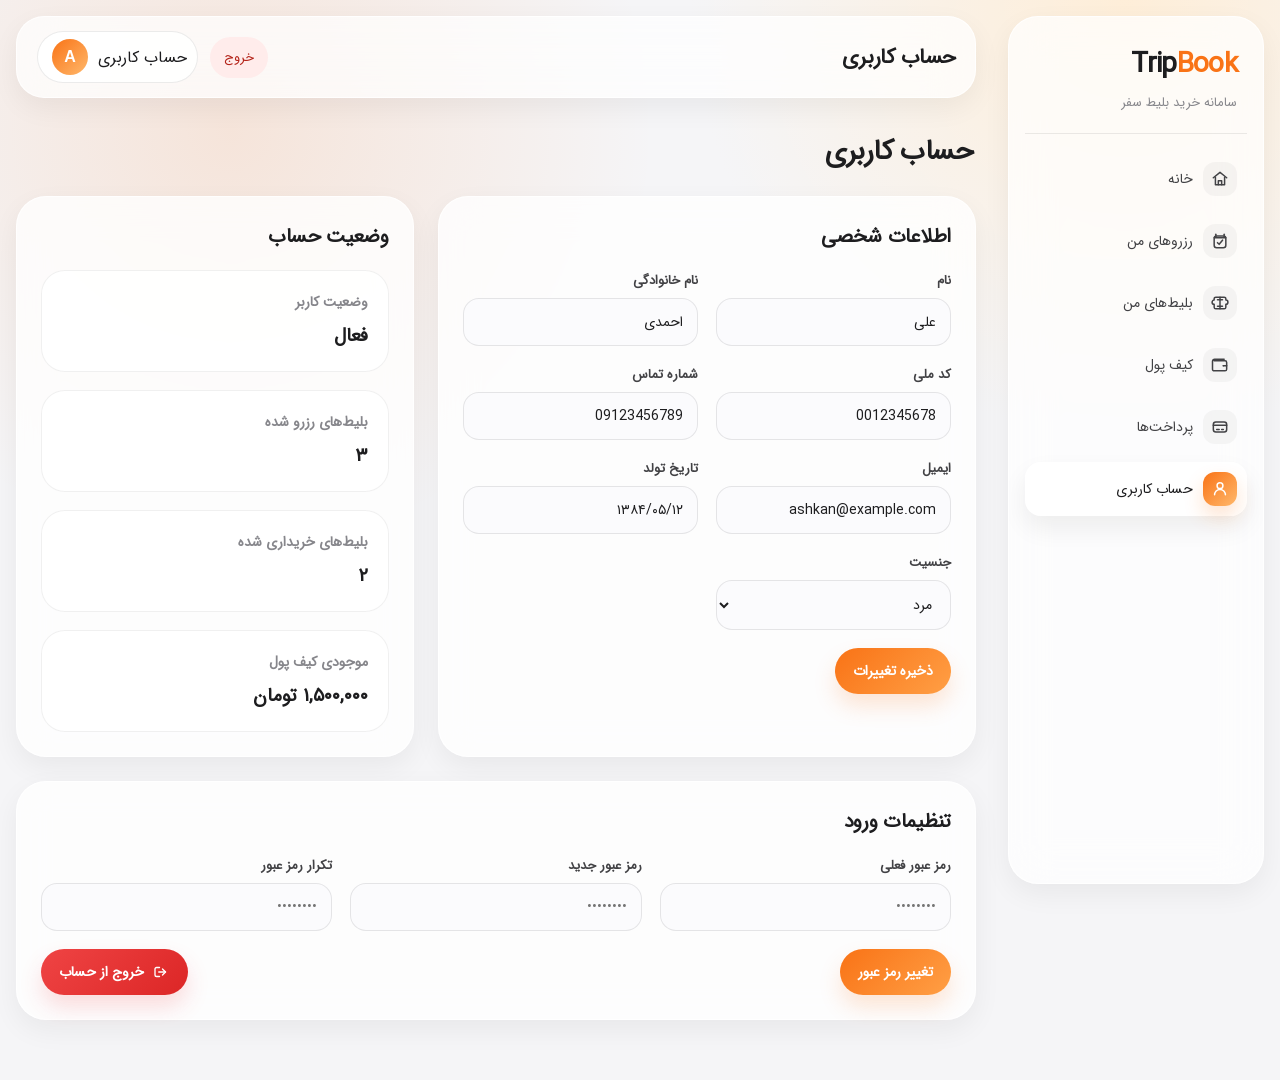
==== account.html @ 53e56e21 "initial commit for begining" ====
<!DOCTYPE html>
<html lang="fa" dir="rtl">
<head>
    <meta charset="UTF-8">
    <meta name="viewport" content="width=device-width, initial-scale=1.0">
    <title>account</title>
    <link rel="stylesheet" href="style.css">
</head>
<body>
    <div class="app-container">
        <aside class="sidebar">
            <div class="logo">
                <h2>Trip<span>Book</span></h2>
                <p>سامانه خرید بلیط سفر</p>
            </div>

            <nav class="menu">
                <a href="index.html" class=""><span class="menu-icon"><svg class="ui-icon" viewBox="0 0 24 24" aria-hidden="true"><path d="M4 10.5 12 4l8 6.5"/><path d="M6.5 10v9h11v-9"/><path d="M10 19v-5h4v5"/></svg></span><span>خانه</span></a>
                <a href="reservations.html" class=""><span class="menu-icon"><svg class="ui-icon" viewBox="0 0 24 24" aria-hidden="true"><path d="M7 4v3"/><path d="M17 4v3"/><path d="M5 8h14"/><rect x="5" y="6" width="14" height="14" rx="3"/><path d="m9 14 2 2 4-5"/></svg></span><span>رزروهای من</span></a>
                <a href="tickets.html" class=""><span class="menu-icon"><svg class="ui-icon" viewBox="0 0 24 24" aria-hidden="true"><path d="M5 8.5a2.5 2.5 0 0 0 0 5V17a2 2 0 0 0 2 2h10a2 2 0 0 0 2-2v-3.5a2.5 2.5 0 0 0 0-5V7a2 2 0 0 0-2-2H7a2 2 0 0 0-2 2v1.5Z"/><path d="M9 8h6"/><path d="M9 16h6"/><path d="M12 5v14"/></svg></span><span>بلیط‌های من</span></a>
                <a href="wallet.html" class=""><span class="menu-icon"><svg class="ui-icon" viewBox="0 0 24 24" aria-hidden="true"><path d="M5 7h13a2 2 0 0 1 2 2v8a2 2 0 0 1-2 2H5a2 2 0 0 1-2-2V7.5A2.5 2.5 0 0 1 5.5 5H17"/><path d="M16 13h4"/><path d="M16 13.01v-.01"/></svg></span><span>کیف پول</span></a>
                <a href="payments.html" class=""><span class="menu-icon"><svg class="ui-icon" viewBox="0 0 24 24" aria-hidden="true"><rect x="4" y="6" width="16" height="12" rx="3"/><path d="M4 10h16"/><path d="M8 15h3"/><path d="M14 15h2"/></svg></span><span>پرداخت‌ها</span></a>
                <a href="account.html" class="active"><span class="menu-icon"><svg class="ui-icon" viewBox="0 0 24 24" aria-hidden="true"><circle cx="12" cy="8" r="3.5"/><path d="M5.5 19a6.5 6.5 0 0 1 13 0"/></svg></span><span>حساب کاربری</span></a>
            </nav>
        </aside>

        <main class="main-content">
            <header class="navbar">
                <div class="navbar-title">
                    <h1>حساب کاربری</h1>
                </div>

                <div class="navbar-actions">
                    <a class="logout-link" href="login.html">خروج</a>

                    <a class="account-chip" href="account.html">
                        <span>حساب کاربری</span>
                        <div class="avatar">A</div>
                    </a>
                </div>
            </header>

            <div class="page-content">
                <div class="page-title">
                    <h2>حساب کاربری</h2>
                </div>

                <div class="two-column">
                    <section class="section">
                        <h3>اطلاعات شخصی</h3>

                        <form>
                            <div class="form-grid">
                                <div class="form-group">
                                    <label>نام</label>
                                    <input type="text" value="علی">
                                </div>

                                <div class="form-group">
                                    <label>نام خانوادگی</label>
                                    <input type="text" value="احمدی">
                                </div>

                                <div class="form-group">
                                    <label>کد ملی</label>
                                    <input type="text" value="0012345678">
                                </div>

                                <div class="form-group">
                                    <label>شماره تماس</label>
                                    <input type="text" value="09123456789">
                                </div>

                                <div class="form-group">
                                    <label>ایمیل</label>
                                    <input type="email" value="ashkan@example.com">
                                </div>

                                <div class="form-group">
                                    <label>تاریخ تولد</label>
                                    <input type="text" class="persian-date-input" value="۱۳۸۴/۰۵/۱۲" readonly>
                                </div>

                                <div class="form-group">
                                    <label>جنسیت</label>
                                    <select>
                                        <option>مرد</option>
                                        <option>زن</option>
                                        <option>ترجیح می‌دهم نگویم</option>
                                    </select>
                                </div>
                            </div>

                            <div class="form-actions">
                                <button type="button">ذخیره تغییرات</button>
                            </div>
                        </form>
                    </section>

                    <section class="section">
                        <h3>وضعیت حساب</h3>

                        <div class="info-grid" style="grid-template-columns: 1fr;">
                            <div class="info-card">
                                <h4>وضعیت کاربر</h4>
                                <p>فعال</p>
                            </div>

                            <div class="info-card">
                                <h4>بلیط‌های رزرو شده</h4>
                                <p>۳</p>
                            </div>

                            <div class="info-card">
                                <h4>بلیط‌های خریداری شده</h4>
                                <p>۲</p>
                            </div>

                            <div class="info-card">
                                <h4>موجودی کیف پول</h4>
                                <p>۱,۵۰۰,۰۰۰ تومان</p>
                            </div>
                        </div>
                    </section>
                </div>

                <section class="section">
                    <h3>تنظیمات ورود</h3>

                    <form>
                        <div class="form-grid-3">
                            <div class="form-group">
                                <label>رمز عبور فعلی</label>
                                <input type="password" placeholder="••••••••">
                            </div>

                            <div class="form-group">
                                <label>رمز عبور جدید</label>
                                <input type="password" placeholder="••••••••">
                            </div>

                            <div class="form-group">
                                <label>تکرار رمز عبور</label>
                                <input type="password" placeholder="••••••••">
                            </div>
                        </div>

                        <div class="form-actions">
                            <button type="button">تغییر رمز عبور</button>
                            <a href="login.html" class="btn logout-account">
                                <svg class="ui-icon" viewBox="0 0 24 24" aria-hidden="true">
                                    <path d="M10 6H6a2 2 0 0 0-2 2v8a2 2 0 0 0 2 2h4"/>
                                    <path d="M14 8l4 4-4 4"/>
                                    <path d="M18 12H9"/>
                                </svg>
                                <span>خروج از حساب</span>
                            </a>
                        </div>
                    </form>
                </section>
            </div>
        </main>
    </div>

    <script src="script.js"></script>
</body>
</html>
---- style.css ----
@font-face {
        font-family: "IRANSans";
        src: url("fonts/IRANSansWeb.woff") format("woff");
        font-weight: normal;
        font-style: normal;
    }


:root {
    --primary: #f97316;
    --primary-dark: #ea580c;
    --primary-soft: #fff7ed;
    --primary-line: #fed7aa;

    --background: #f5f5f7;
    --surface: rgba(255, 255, 255, 0.78);
    --surface-solid: #ffffff;
    --surface-soft: #fbfbfd;

    --text: #1d1d1f;
    --text-soft: #424245;
    --muted: #86868b;
    --line: rgba(0, 0, 0, 0.08);

    --green-bg: #e8f7ee;
    --green-text: #137333;
    --yellow-bg: #fff4d8;
    --yellow-text: #9a6700;
    --red-bg: #ffe7e7;
    --red-text: #b42318;

    --shadow-soft: 0 18px 48px rgba(0, 0, 0, 0.075);
    --shadow-card: 0 10px 28px rgba(0, 0, 0, 0.055);
    --radius-xl: 30px;
    --radius-lg: 24px;
    --radius-md: 18px;
}

* {
    margin: 0;
    padding: 0;
    box-sizing: border-box;
}

html {
    scroll-behavior: smooth;
}

body {
    min-height: 100vh;
    direction: rtl;
    color: var(--text);
    background:
        radial-gradient(circle at 18% 12%, rgba(249, 115, 22, 0.13), transparent 30%),
        radial-gradient(circle at 88% 0%, rgba(255, 237, 213, 0.9), transparent 28%),
        var(--background);
    font-family: "IRANSans", "Vazirmatn", "Tahoma", sans-serif;
}

a {
    color: inherit;
    text-decoration: none;
}

button,
input,
select {
    font: inherit;
}

button {
    border: 0;
}

.ui-icon {
    width: 20px;
    height: 20px;
    display: block;
    fill: none;
    stroke: currentColor;
    stroke-width: 1.8;
    stroke-linecap: round;
    stroke-linejoin: round;
}

/* Login */
.login-page {
    min-height: 100vh;
    padding: 28px;
    display: grid;
    place-items: center;
}

.login-card {
    width: min(420px, 100%);
    position: relative;
    padding: 34px;
    background: rgba(255, 255, 255, 0.82);
    backdrop-filter: blur(24px);
    border: 1px solid rgba(255, 255, 255, 0.82);
    border-radius: 32px;
    box-shadow: var(--shadow-soft);
    overflow: hidden;
}

.login-card::before {
    content: "";
    width: 180px;
    height: 180px;
    position: absolute;
    top: -84px;
    left: -62px;
    background: radial-gradient(circle, rgba(249, 115, 22, 0.22), transparent 68%);
    border-radius: 50%;
}


.login-mark {
    width: 64px;
    height: 64px;
    position: relative;
    z-index: 1;
    margin: 0 auto 24px;
    display: grid;
    place-items: center;
    color: var(--primary-dark);
    background:
        linear-gradient(145deg, rgba(255, 255, 255, 0.96), rgba(255, 247, 237, 0.95));
    border: 1px solid rgba(249, 115, 22, 0.18);
    border-radius: 22px;
    box-shadow: 0 18px 34px rgba(249, 115, 22, 0.16);
}

.login-mark .ui-icon {
    width: 30px;
    height: 30px;
    stroke-width: 1.65;
}

.login-card h1 {
    position: relative;
    z-index: 1;
    margin-bottom: 8px;
    text-align: center;
    font-size: 28px;
    letter-spacing: -0.6px;
}

.login-card p {
    position: relative;
    z-index: 1;
    margin-bottom: 26px;
    text-align: center;
    color: var(--muted);
    line-height: 1.9;
}

.login-card .btn {
    width: 100%;
    margin-top: 32px;
}

.login-mini {
    margin-top: 18px;
    color: var(--muted);
    font-size: 13px;
    text-align: center;
}

/* Layout */
.app-container {
    display: flex;
    min-height: 100vh;
}

.sidebar {
    width: 256px;
    height: calc(100vh - 32px);
    position: fixed;
    top: 16px;
    right: 16px;
    padding: 16px;
    overflow-y: auto;
    background: rgba(255, 255, 255, 0.72);
    backdrop-filter: blur(22px);
    border: 1px solid rgba(255, 255, 255, 0.78);
    border-radius: 30px;
    box-shadow: var(--shadow-card);
}

.logo {
    margin-bottom: 18px;
    padding: 10px 10px 20px;
    border-bottom: 1px solid var(--line);
}

.logo h2 {
    margin-bottom: 5px;
    color: var(--text);
    font-size: 28px;
    font-weight: 900;
    letter-spacing: -0.7px;
}

.logo h2 span {
    color: var(--primary);
}

.logo p {
    color: var(--muted);
    font-size: 13px;
}

.menu {
    display: flex;
    flex-direction: column;
    gap: 8px;
}

.menu a {
    padding: 10px;
    display: flex;
    align-items: center;
    gap: 10px;
    color: var(--text-soft);
    border-radius: 16px;
    font-size: 14px;
    transition: 0.2s ease;
}

.menu-icon {
    width: 34px;
    height: 34px;
    display: grid;
    place-items: center;
    color: var(--text-soft);
    background: rgba(0, 0, 0, 0.035);
    border-radius: 12px;
    transition: 0.2s ease;
}

.menu a:hover {
    color: var(--primary-dark);
    background: rgba(249, 115, 22, 0.07);
}

.menu a:hover .menu-icon {
    color: var(--primary-dark);
    background: var(--primary-soft);
}

.menu a.active {
    color: var(--text);
    background: rgba(255, 255, 255, 0.88);
    box-shadow: 0 12px 26px rgba(0, 0, 0, 0.065);
}

.menu a.active .menu-icon {
    color: white;
    background: linear-gradient(135deg, var(--primary), #ffb86b);
    box-shadow: 0 10px 20px rgba(249, 115, 22, 0.2);
}

.main-content {
    width: calc(100% - 288px);
    min-height: 100vh;
    margin-right: 288px;
}

.navbar {
    min-height: 78px;
    position: sticky;
    top: 0;
    z-index: 10;
    margin: 16px 16px 0;
    padding: 14px 20px;
    display: flex;
    align-items: center;
    justify-content: space-between;
    background: rgba(255, 255, 255, 0.72);
    backdrop-filter: blur(22px);
    border: 1px solid rgba(255, 255, 255, 0.78);
    border-radius: 28px;
    box-shadow: var(--shadow-card);
}

.navbar-title h1 {
    font-size: 21px;
    letter-spacing: -0.35px;
}

.navbar-actions {
    display: flex;
    align-items: center;
    gap: 12px;
}

.logout-link {
    padding: 10px 14px;
    color: #b42318;
    background: rgba(255, 231, 231, 0.75);
    border-radius: 999px;
    font-size: 13px;
}

.account-chip {
    padding: 7px 10px 7px 14px;
    display: flex;
    align-items: center;
    gap: 10px;
    color: var(--text);
    background: rgba(255, 255, 255, 0.88);
    border: 1px solid var(--line);
    border-radius: 999px;
    transition: 0.2s ease;
}

.account-chip:hover {
    transform: translateY(-1px);
    border-color: var(--primary-line);
    box-shadow: 0 12px 24px rgba(0, 0, 0, 0.055);
}

.avatar {
    width: 36px;
    height: 36px;
    display: grid;
    place-items: center;
    color: white;
    background: linear-gradient(135deg, var(--primary), #ffb86b);
    border-radius: 50%;
    font-family: Arial, sans-serif;
    font-weight: bold;
}

.page-content {
    padding: 24px 16px 36px;
}

.page-title {
    margin: 8px 4px 22px;
}

.page-title h2 {
    font-size: 28px;
    letter-spacing: -0.6px;
}

.section {
    margin-bottom: 24px;
    padding: 24px;
    background: var(--surface);
    backdrop-filter: blur(18px);
    border: 1px solid rgba(255, 255, 255, 0.72);
    border-radius: var(--radius-xl);
    box-shadow: var(--shadow-card);
}

.section h3 {
    margin-bottom: 18px;
    font-size: 20px;
    letter-spacing: -0.3px;
}

/* Home */
.hero-search {
    position: relative;
    padding: 34px;
    overflow: visible;
    color: var(--text);
    background:
        linear-gradient(145deg, rgba(255, 255, 255, 0.88), rgba(255, 247, 237, 0.86)),
        radial-gradient(circle at 0% 0%, rgba(249, 115, 22, 0.25), transparent 34%);
    backdrop-filter: blur(18px);
    border: 1px solid rgba(255, 255, 255, 0.78);
    border-radius: 32px;
    box-shadow: var(--shadow-soft);
}

.hero-search::after {
    content: "";
    width: 180px;
    height: 180px;
    position: absolute;
    left: -64px;
    bottom: -72px;
    background: radial-gradient(circle, rgba(249, 115, 22, 0.16), transparent 70%);
    border-radius: 50%;
}

.hero-kicker {
    width: fit-content;
    margin-bottom: 12px;
    padding: 7px 12px;
    color: var(--primary-dark);
    background: rgba(255, 247, 237, 0.9);
    border: 1px solid var(--primary-line);
    border-radius: 999px;
    font-size: 12px;
    font-weight: 800;
}

.hero-search h2 {
    position: relative;
    z-index: 1;
    margin-bottom: 8px;
    font-size: 34px;
    font-weight: 900;
    letter-spacing: -0.8px;
}

.hero-subtitle {
    position: relative;
    z-index: 1;
    color: var(--muted);
    font-size: 14px;
}

.search-box {
    position: relative;
    z-index: 60;
    margin-top: 26px;
    padding: 18px;
    background: rgba(255, 255, 255, 0.92);
    border: 1px solid rgba(0, 0, 0, 0.055);
    border-radius: 26px;
    box-shadow: 0 18px 34px rgba(0, 0, 0, 0.055);
}

.search-form {
    display: grid;
    grid-template-columns: repeat(4, 1fr) auto auto;
    gap: 12px;
    align-items: end;
}

.quick-grid {
    display: grid;
    grid-template-columns: repeat(4, 1fr);
    gap: 18px;
}

.quick-card {
    min-height: 136px;
    padding: 18px;
    display: flex;
    flex-direction: column;
    justify-content: space-between;
    background: rgba(255, 255, 255, 0.82);
    border: 1px solid rgba(0, 0, 0, 0.06);
    border-radius: 28px;
    box-shadow: 0 8px 22px rgba(0, 0, 0, 0.035);
    transition: 0.2s ease;
}

.quick-card:hover {
    transform: translateY(-4px);
    border-color: var(--primary-line);
    box-shadow: 0 18px 38px rgba(0, 0, 0, 0.07);
}

.quick-icon {
    width: 42px;
    height: 42px;
    margin-bottom: 16px;
    display: grid;
    place-items: center;
    color: var(--primary-dark);
    background: var(--primary-soft);
    border: 1px solid var(--primary-line);
    border-radius: 15px;
}

.quick-card h3 {
    margin-bottom: 8px;
    font-size: 18px;
    letter-spacing: -0.25px;
}

.quick-card p {
    color: var(--muted);
    font-size: 14px;
    line-height: 1.8;
}

/* Forms */
.form-grid {
    display: grid;
    grid-template-columns: repeat(2, 1fr);
    gap: 18px;
}

.form-grid-3 {
    display: grid;
    grid-template-columns: repeat(3, 1fr);
    gap: 18px;
}

.form-group {
    position: relative;
    display: flex;
    flex-direction: column;
    gap: 7px;
}

.form-group label {
    color: var(--text-soft);
    font-size: 13px;
    font-weight: 800;
}

input,
select {
    width: 100%;
    min-height: 46px;
    padding: 12px 14px;
    color: var(--text);
    background: var(--surface-soft);
    border: 1px solid rgba(0, 0, 0, 0.09);
    border-radius: 16px;
    outline: none;
    font-size: 14px;
    direction: rtl;
    transition: 0.18s ease;
    /* text-align: left; */
}

input:hover,
select:hover {
    border-color: var(--primary-line);
}

input:focus,
select:focus {
    background: white;
    border-color: var(--primary);
    box-shadow: 0 0 0 4px rgba(249, 115, 22, 0.11);
}

.btn,
button {
    min-height: 46px;
    padding: 12px 18px;
    display: inline-flex;
    align-items: center;
    justify-content: center;
    gap: 8px;
    color: white;
    background: linear-gradient(135deg, var(--primary), #ff9f45);
    border: 0;
    border-radius: 999px;
    cursor: pointer;
    font-size: 14px;
    font-weight: 800;
    white-space: nowrap;
    transition: 0.2s ease;
    box-shadow: 0 12px 22px rgba(249, 115, 22, 0.18);
}

.btn:hover,
button:hover {
    transform: translateY(-2px);
    background: linear-gradient(135deg, var(--primary-dark), var(--primary));
    box-shadow: 0 16px 26px rgba(249, 115, 22, 0.24);
}

.btn-secondary {
    color: var(--primary-dark);
    background: rgba(255, 247, 237, 0.95);
    border: 1px solid var(--primary-line);
    box-shadow: none;
}

.btn-secondary:hover {
    color: var(--primary-dark);
    background: #ffedd5;
    box-shadow: none;
}

.btn-danger {
    background: #ef4444;
    box-shadow: 0 10px 20px rgba(239, 68, 68, 0.16);
}

.btn-danger:hover {
    background: #dc2626;
    box-shadow: 0 12px 24px rgba(239, 68, 68, 0.22);
}

.btn-small {
    min-height: 36px;
    padding: 8px 12px;
    border-radius: 999px;
    font-size: 13px;
}

.reserve-button {
    min-height: 42px;
    padding: 10px 18px;
    background: linear-gradient(135deg, var(--primary), #ff9f45);
    border-radius: 14px;
    box-shadow: 0 12px 22px rgba(249, 115, 22, 0.18);
}

.reserve-button:hover {
    background: linear-gradient(135deg, var(--primary-dark), var(--primary));
    box-shadow: 0 16px 26px rgba(249, 115, 22, 0.24);
}

.form-actions {
    display: flex;
    flex-wrap: wrap;
    gap: 12px;
    margin-top: 18px;
}

/* Calendar */
.calendar-popup {
    width: 312px;
    position: absolute;
    top: calc(100% + 8px);
    right: 0;
    z-index: 999;
    display: none;
    padding: 16px;
    background: white;
    border: 1px solid var(--line);
    border-radius: 22px;
    box-shadow: var(--shadow-soft);
}

.calendar-popup.show {
    display: block;
}

.calendar-head {
    display: flex;
    justify-content: space-between;
    align-items: center;
    margin-bottom: 14px;
}

.calendar-head strong {
    color: var(--primary-dark);
    font-size: 14px;
}

.calendar-grid {
    display: grid;
    grid-template-columns: repeat(7, 1fr);
    gap: 7px;
    text-align: center;
}

.calendar-day-name {
    padding-bottom: 4px;
    color: var(--muted);
    font-size: 12px;
}

.calendar-day {
    padding: 8px 0;
    background: #f6f6f8;
    border-radius: 12px;
    cursor: pointer;
    font-size: 13px;
    transition: 0.18s ease;
}

.calendar-day:hover {
    color: white;
    background: var(--primary);
}

.calendar-empty {
    height: 31px;
}

/* Cards */
.trip-list {
    display: flex;
    flex-direction: column;
    gap: 16px;
}

.trip-card {
    padding: 18px;
    display: flex;
    align-items: center;
    justify-content: space-between;
    gap: 18px;
    background: rgba(255, 255, 255, 0.86);
    border: 1px solid rgba(0, 0, 0, 0.06);
    border-radius: 24px;
    transition: 0.2s ease;
    box-shadow: 0 0px 9px rgba(176, 174, 174, 0.25) !important;
}

.trip-card:hover {
    transform: translateY(-2px);
    border-color: var(--primary-line);
    box-shadow: 0 0px 12px rgba(244, 153, 63, 0.181) !important;
}

.trip-card h3 {
    margin-bottom: 8px;
    font-size: 18px;
}

.trip-card p {
    margin-bottom: 5px;
    color: var(--muted);
    line-height: 1.7;
}

.trip-action {
    min-width: 280px;
    display: flex;
    flex-direction: row;
    align-items: center;
    justify-content: flex-end;
    gap: 14px;
}

.trip-action strong {
    color: var(--text);
    font-size: 18px;
    font-weight: 900;
    white-space: nowrap;
}

.empty-result {
    padding: 18px;
    color: var(--muted);
    background: rgba(255, 255, 255, 0.76);
    border: 1px dashed rgba(0, 0, 0, 0.16);
    border-radius: 18px;
}

/* Tables */
.table-wrapper {
    overflow-x: auto;
}

table {
    width: 100%;
    min-width: 760px;
    border-collapse: separate;
    border-spacing: 0 10px;
}

thead th {
    padding: 12px 14px;
    color: #9a3412;
    background: var(--primary-soft);
    font-size: 13px;
    text-align: right;
}

thead th:first-child {
    border-radius: 0 16px 16px 0;
}

thead th:last-child {
    border-radius: 16px 0 0 16px;
}

tbody tr {
    background: rgba(255, 255, 255, 0.9);
    box-shadow: 0 6px 18px rgba(0, 0, 0, 0.035);
}

td {
    padding: 15px 14px;
    color: #4b5563;
    border-top: 1px solid rgba(0, 0, 0, 0.055);
    border-bottom: 1px solid rgba(0, 0, 0, 0.055);
    font-size: 14px;
}

td:first-child {
    border-right: 1px solid rgba(0, 0, 0, 0.055);
    border-radius: 0 16px 16px 0;
}

td:last-child {
    border-left: 1px solid rgba(0, 0, 0, 0.055);
    border-radius: 16px 0 0 16px;
}

.badge {
    display: inline-block;
    padding: 7px 11px;
    border-radius: 999px;
    font-size: 12px;
    font-weight: 800;
}

.success {
    color: var(--green-text);
    background: var(--green-bg);
}

.pending {
    color: var(--yellow-text);
    background: var(--yellow-bg);
}

.cancelled,
.failed {
    color: var(--red-text);
    background: var(--red-bg);
}

/* Wallet and info */
.wallet-balance-section {
    display: flex;
    align-items: center;
    justify-content: center;
}

.wallet-card {
    width: min(520px, 100%);
    min-height: 230px;
    position: relative;
    overflow: hidden;
    padding: 32px;
    color: var(--text);
    background:
        linear-gradient(145deg, rgba(255, 255, 255, 0.98), rgba(255, 250, 245, 0.94));
    border: 1px solid rgba(249, 115, 22, 0.14);
    border-radius: 32px;
    box-shadow: 0 22px 56px rgba(15, 23, 42, 0.075);
}

.wallet-card::before {
    content: "";
    width: 210px;
    height: 210px;
    position: absolute;
    left: -76px;
    top: -82px;
    background: radial-gradient(circle, rgba(249, 115, 22, 0.22), transparent 68%);
    border-radius: 999px;
}

.wallet-card::after {
    content: "";
    width: 120px;
    height: 120px;
    position: absolute;
    right: -46px;
    bottom: -46px;
    background: radial-gradient(circle, rgba(255, 184, 107, 0.28), transparent 68%);
    border-radius: 999px;
}

.wallet-card h3 {
    position: relative;
    z-index: 1;
    margin-bottom: 10px;
    color: var(--muted);
    font-size: 15px;
}

.wallet-card p {
    position: relative;
    z-index: 1;
    margin-bottom: 24px;
    font-size: 36px;
    font-weight: 900;
    letter-spacing: -0.7px;
}

.wallet-card .btn {
    position: relative;
    z-index: 1;
}

.info-grid {
    display: grid;
    grid-template-columns: repeat(3, 1fr);
    gap: 18px;
}

.info-card {
    padding: 20px;
    background: rgba(255, 255, 255, 0.82);
    border: 1px solid rgba(0, 0, 0, 0.06);
    border-radius: 24px;
    transition: 0.2s ease;
}

.info-card:hover {
    transform: translateY(-2px);
    border-color: var(--primary-line);
}

.info-card h4 {
    margin-bottom: 8px;
    color: var(--muted);
    font-size: 14px;
}

.info-card p {
    font-size: 19px;
    font-weight: 900;
}

.two-column {
    display: grid;
    grid-template-columns: 1.15fr 0.85fr;
    gap: 24px;
}

/* Responsive */
@media (max-width: 1120px) {
    .search-form {
        grid-template-columns: repeat(2, 1fr);
    }

    .quick-grid,
    .info-grid {
        grid-template-columns: repeat(2, 1fr);
    }

    .two-column {
        grid-template-columns: 1fr;
    }
}

@media (max-width: 820px) {
    .sidebar {
        width: calc(100% - 32px);
        height: auto;
        position: static;
        margin: 16px;
    }

    .app-container {
        flex-direction: column;
    }

    .main-content {
        width: 100%;
        margin-right: 0;
    }

    .navbar {
        position: static;
        margin-top: 0;
        align-items: flex-start;
        flex-direction: column;
        gap: 14px;
    }

    .navbar-actions {
        width: 100%;
        justify-content: space-between;
    }

    .page-content {
        padding: 16px;
    }

    .hero-search {
        padding: 24px;
    }

    .search-form,
    .form-grid,
    .form-grid-3,
    .quick-grid,
    .info-grid {
        grid-template-columns: 1fr;
    }

    .trip-card {
        align-items: flex-start;
        flex-direction: column;
    }

    .trip-action {
        width: 100%;
        min-width: 0;
        justify-content: space-between;
    }
}


.logout-account {
    margin-right: auto;
    color: white;
    background: linear-gradient(135deg, #ef4444, #dc2626);
    box-shadow: 0 12px 22px rgba(239, 68, 68, 0.18);
}

.logout-account:hover {
    background: linear-gradient(135deg, #dc2626, #b91c1c);
    box-shadow: 0 16px 26px rgba(239, 68, 68, 0.24);
}

/* V7 refinements */
.login-page {
    position: relative;
    overflow: hidden;
    background:
        radial-gradient(circle at 18% 18%, rgba(249, 115, 22, 0.16), transparent 30%),
        radial-gradient(circle at 84% 22%, rgba(255, 203, 139, 0.26), transparent 28%),
        radial-gradient(circle at 50% 105%, rgba(249, 115, 22, 0.12), transparent 34%),
        linear-gradient(135deg, #fbfbfd 0%, #fff7ed 48%, #f5f5f7 100%);
}

.login-page::before,
.login-page::after {
    content: "";
    position: absolute;
    border-radius: 999px;
    pointer-events: none;
}

.login-page::before {
    width: 380px;
    height: 380px;
    right: -120px;
    top: -110px;
    background: radial-gradient(circle, rgba(249, 115, 22, 0.18), transparent 70%);
    filter: blur(2px);
}

.login-page::after {
    width: 520px;
    height: 520px;
    left: -180px;
    bottom: -210px;
    background: radial-gradient(circle, rgba(255, 214, 170, 0.36), transparent 68%);
}

.login-card {
    z-index: 1;
    background: rgba(255, 255, 255, 0.74);
    border: 1px solid rgba(255, 255, 255, 0.95);
    box-shadow:
        0 24px 70px rgba(0, 0, 0, 0.08),
        inset 0 1px 0 rgba(255, 255, 255, 0.85);
}

.login-card form {
    margin-top: 24px;
}

.login-mark {
    background:
        linear-gradient(145deg, rgba(255, 255, 255, 0.98), rgba(255, 247, 237, 0.96));
    box-shadow:
        0 16px 34px rgba(249, 115, 22, 0.16),
        inset 0 1px 0 rgba(255, 255, 255, 0.92);
}

.calendar-popup {
    position: fixed;
    top: auto;
    right: auto;
    left: auto;
    z-index: 2147483647;
}

.reserve-button {
    min-height: 50px;
    padding: 10px px;
    color: white;
    background: --primary-dark;
    border-radius: 16px;
    box-shadow: 0 10px 20px rgba(249, 115, 22, 0.18);
    font-weight: 800;
}

.reserve-button:hover {
    background: linear-gradient(135deg, var(--primary-dark), var(--primary));
    box-shadow: 0 14px 24px rgba(249, 115, 22, 0.22);
}

.logout-account {
    display: inline-flex;
    align-items: center;
    justify-content: center;
    gap: 8px;
}

.logout-account .ui-icon {
    width: 18px;
    height: 18px;
}
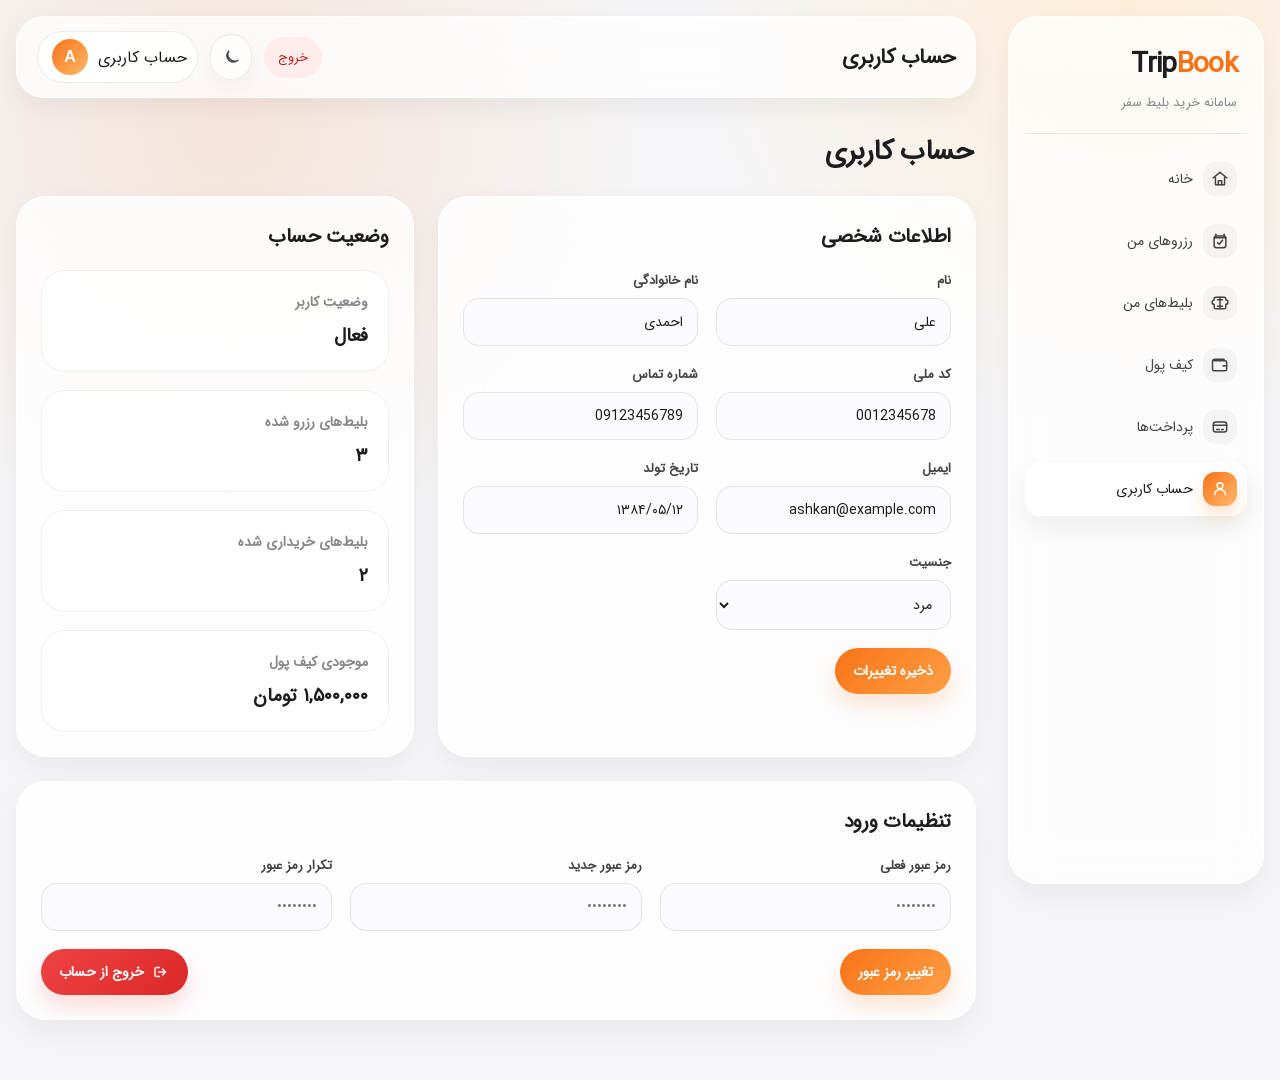
==== commit 500dfea0: "darkmode and light mode" ====
--- a/account.html
+++ b/account.html
@@ -4,6 +4,15 @@
     <meta charset="UTF-8">
     <meta name="viewport" content="width=device-width, initial-scale=1.0">
     <title>account</title>
+    <script>
+    (function () {
+        var theme = localStorage.getItem("tripbook-theme") || "light";
+
+        if (theme === "dark") {
+            document.documentElement.classList.add("dark-mode");
+        }
+    })();
+</script>
     <link rel="stylesheet" href="style.css">
 </head>
 <body>
@@ -32,6 +41,8 @@
 
                 <div class="navbar-actions">
                     <a class="logout-link" href="login.html">خروج</a>
+
+                    <button type="button" class="theme-toggle" data-theme-toggle aria-label="تغییر حالت نمایش"><svg class="ui-icon" viewBox="0 0 24 24" aria-hidden="true"><path d="M20 15.5A8.5 8.5 0 0 1 8.5 4 7 7 0 1 0 20 15.5Z"/></svg></button>
 
                     <a class="account-chip" href="account.html">
                         <span>حساب کاربری</span>
--- a/style.css
+++ b/style.css
@@ -47,10 +47,12 @@
 
 html {
     scroll-behavior: smooth;
+    overflow-x: hidden;
 }
 
 body {
     min-height: 100vh;
+    overflow-x: hidden;
     direction: rtl;
     color: var(--text);
     background:
@@ -131,7 +133,7 @@
         linear-gradient(145deg, rgba(255, 255, 255, 0.96), rgba(255, 247, 237, 0.95));
     border: 1px solid rgba(249, 115, 22, 0.18);
     border-radius: 22px;
-    box-shadow: 0 18px 34px rgba(249, 115, 22, 0.16);
+    box-shadow: 0 16px 34px rgba(249, 115, 22, 0.16), inset 0 1px 0 rgba(255, 255, 255, 0) !important;
 }
 
 .login-mark .ui-icon {
@@ -172,8 +174,11 @@
 
 /* Layout */
 .app-container {
+    width: 100%;
+    max-width: 100vw;
     display: flex;
     min-height: 100vh;
+    overflow-x: hidden;
 }
 
 .sidebar {
@@ -266,8 +271,10 @@
 
 .main-content {
     width: calc(100% - 288px);
+    max-width: calc(100vw - 288px);
     min-height: 100vh;
     margin-right: 288px;
+    overflow-x: hidden;
 }
 
 .navbar {
@@ -337,7 +344,10 @@
 }
 
 .page-content {
+    width: 100%;
+    max-width: 100%;
     padding: 24px 16px 36px;
+    overflow-x: hidden;
 }
 
 .page-title {
@@ -350,6 +360,7 @@
 }
 
 .section {
+    max-width: 100%;
     margin-bottom: 24px;
     padding: 24px;
     background: var(--surface);
@@ -742,7 +753,10 @@
 
 /* Tables */
 .table-wrapper {
+    width: 100%;
+    max-width: 100%;
     overflow-x: auto;
+    overflow-y: hidden;
 }
 
 table {
@@ -946,6 +960,7 @@
 
     .main-content {
         width: 100%;
+        max-width: 100vw;
         margin-right: 0;
     }
 
@@ -1070,9 +1085,9 @@
 
 .reserve-button {
     min-height: 50px;
-    padding: 10px px;
+    padding: 10px 18px;
     color: white;
-    background: --primary-dark;
+    background: var(--primary);
     border-radius: 16px;
     box-shadow: 0 10px 20px rgba(249, 115, 22, 0.18);
     font-weight: 800;
@@ -1095,3 +1110,268 @@
     height: 18px;
 }
 
+
+
+/* Theme toggle */
+.theme-toggle {
+    width: 42px;
+    height: 42px;
+    padding: 0;
+    display: inline-flex;
+    align-items: center;
+    justify-content: center;
+    color: var(--text-soft);
+    background: rgba(255, 255, 255, 0.64);
+    border: 1px solid var(--line);
+    border-radius: 999px;
+    box-shadow: 0 10px 24px rgba(0, 0, 0, 0.045);
+}
+
+.theme-toggle:hover {
+    color: var(--primary-dark);
+    background: var(--surface-solid);
+    transform: translateY(-1px);
+}
+
+.theme-toggle .ui-icon {
+    width: 19px;
+    height: 19px;
+}
+
+.theme-toggle span {
+    display: none;
+}
+
+.login-card .theme-toggle {
+    width: 38px;
+    height: 38px;
+    position: absolute;
+    top: 18px;
+    left: 18px;
+    z-index: 2;
+    padding: 0;
+}
+
+/* Dark mode */
+body.dark-mode {
+    --primary: #ff8a1f;
+    --primary-dark: #ff9f43;
+    --primary-soft: rgba(255, 138, 31, 0.12);
+    --primary-line: rgba(255, 138, 31, 0.26);
+
+    --background: #0f1115;
+    --surface: rgba(28, 30, 36, 0.78);
+    --surface-solid: #181b21;
+    --surface-soft: #14171d;
+
+    --text: #f5f5f7;
+    --text-soft: #d7d7dd;
+    --muted: #a2a2aa;
+    --line: rgba(255, 255, 255, 0.10);
+
+    --green-bg: rgba(34, 197, 94, 0.13);
+    --green-text: #86efac;
+    --yellow-bg: rgba(245, 158, 11, 0.14);
+    --yellow-text: #fcd34d;
+    --red-bg: rgba(239, 68, 68, 0.14);
+    --red-text: #fca5a5;
+
+    --shadow-soft: 0 22px 70px rgba(0, 0, 0, 0.34);
+    --shadow-card: 0 16px 34px rgba(0, 0, 0, 0.26);
+
+    background:
+        radial-gradient(circle at 18% 12%, rgba(249, 115, 22, 0.16), transparent 30%),
+        radial-gradient(circle at 88% 0%, rgba(255, 138, 31, 0.10), transparent 30%),
+        var(--background);
+}
+
+body.dark-mode .login-page {
+    background:
+        radial-gradient(circle at 18% 18%, rgba(255, 138, 31, 0.17), transparent 32%),
+        radial-gradient(circle at 84% 22%, rgba(255, 203, 139, 0.08), transparent 30%),
+        radial-gradient(circle at 50% 105%, rgba(255, 138, 31, 0.12), transparent 36%),
+        linear-gradient(135deg, #0f1115 0%, #171a20 52%, #0d0f13 100%);
+}
+
+body.dark-mode .login-card,
+body.dark-mode .sidebar,
+body.dark-mode .navbar,
+body.dark-mode .section,
+body.dark-mode .quick-card,
+body.dark-mode .trip-card,
+body.dark-mode .info-card {
+    background: rgba(24, 27, 33, 0.76);
+    border-color: var(--line);
+    box-shadow: var(--shadow-card);
+}
+
+body.dark-mode .login-card {
+    background: rgba(24, 27, 33, 0.72);
+    box-shadow:
+        0 28px 78px rgba(0, 0, 0, 0.38),
+        inset 0 1px 0 rgba(255, 255, 255, 0.06);
+}
+
+body.dark-mode .login-mark,
+body.dark-mode .theme-toggle,
+body.dark-mode .account-chip,
+body.dark-mode .search-box {
+    background: rgba(255, 255, 255, 0.06);
+    border-color: var(--line);
+}
+
+body.dark-mode .account-chip {
+    color: var(--text-soft);
+}
+
+body.dark-mode .logo h2,
+body.dark-mode .hero-subtitle,
+body.dark-mode .quick-card:hover h3 {
+    color: var(--primary-dark);
+}
+
+body.dark-mode .menu a {
+    color: var(--text-soft);
+}
+
+body.dark-mode .menu a:hover {
+    color: var(--primary-dark);
+    background: rgba(255, 138, 31, 0.12);
+}
+
+body.dark-mode .menu a.active {
+    color: #111827;
+    background: linear-gradient(135deg, #ff9f43, #ff7a1a);
+}
+
+body.dark-mode .navbar {
+    background: rgba(15, 17, 21, 0.72);
+    backdrop-filter: blur(18px);
+}
+
+body.dark-mode input,
+body.dark-mode select {
+    color: var(--text);
+    background: rgba(255, 255, 255, 0.06);
+    border-color: var(--line);
+}
+
+body.dark-mode input::placeholder {
+    color: rgba(245, 245, 247, 0.42);
+}
+
+body.dark-mode .hero-search {
+    background:
+        radial-gradient(circle at 12% 18%, rgba(255, 255, 255, 0.08), transparent 30%),
+        linear-gradient(135deg, #1c1f26 0%, #1a1d23 46%, rgba(255, 138, 31, 0.18) 100%);
+    border: 1px solid var(--line);
+    box-shadow: var(--shadow-soft);
+}
+
+body.dark-mode .quick-icon,
+body.dark-mode .menu-icon {
+    background: rgba(255, 138, 31, 0.12);
+    color: var(--primary-dark);
+}
+
+body.dark-mode .table-wrapper,
+body.dark-mode table {
+    color: var(--text);
+}
+
+body.dark-mode thead {
+    background: rgba(255, 138, 31, 0.10);
+}
+
+body.dark-mode th {
+    color: #ffb86b;
+}
+
+body.dark-mode td {
+    color: var(--text-soft);
+}
+
+body.dark-mode tbody tr:hover {
+    background: rgba(255, 255, 255, 0.035);
+}
+
+
+body.dark-mode thead th {
+    color: #ffb86b;
+    background: rgba(255, 138, 31, 0.13);
+}
+
+body.dark-mode tbody tr {
+    background: rgba(255, 255, 255, 0.055);
+    box-shadow: 0 8px 22px rgba(0, 0, 0, 0.18);
+}
+
+body.dark-mode td {
+    color: var(--text-soft);
+    border-top-color: rgba(255, 255, 255, 0.075);
+    border-bottom-color: rgba(255, 255, 255, 0.075);
+}
+
+body.dark-mode td:first-child {
+    border-right-color: rgba(255, 255, 255, 0.075);
+}
+
+body.dark-mode td:last-child {
+    border-left-color: rgba(255, 255, 255, 0.075);
+}
+
+body.dark-mode .empty-result {
+    color: var(--muted);
+    background: rgba(255, 255, 255, 0.055);
+    border-color: rgba(255, 255, 255, 0.14);
+}
+
+body.dark-mode .wallet-card {
+    color: var(--text);
+    background:
+        radial-gradient(circle at 12% 0%, rgba(255, 138, 31, 0.20), transparent 36%),
+        linear-gradient(145deg, rgba(24, 27, 33, 0.96), rgba(31, 35, 43, 0.92));
+    border-color: var(--primary-line);
+    box-shadow: var(--shadow-soft);
+}
+
+body.dark-mode .wallet-card h3 {
+    color: var(--muted);
+}
+
+body.dark-mode .wallet-card .btn {
+    color: #111827;
+    background: linear-gradient(135deg, #ffb86b, #ff8a1f);
+}
+
+body.dark-mode .calendar-popup {
+    color: var(--text);
+    background: rgba(24, 27, 33, 0.96);
+    border-color: var(--line);
+    box-shadow: 0 26px 70px rgba(0, 0, 0, 0.45);
+}
+
+body.dark-mode .calendar-day {
+    color: var(--text-soft);
+    background: rgba(255, 255, 255, 0.06);
+}
+
+body.dark-mode .calendar-day:hover {
+    color: #111827;
+    background: var(--primary-dark);
+}
+
+body.dark-mode .btn-secondary {
+    color: var(--primary-dark);
+    background: rgba(255, 138, 31, 0.10);
+    border-color: var(--primary-line);
+}
+
+body.dark-mode .theme-toggle {
+    color: var(--text-soft);
+}
+
+body.dark-mode .theme-toggle:hover {
+    color: var(--primary-dark);
+    background: rgba(255, 255, 255, 0.09);
+}
